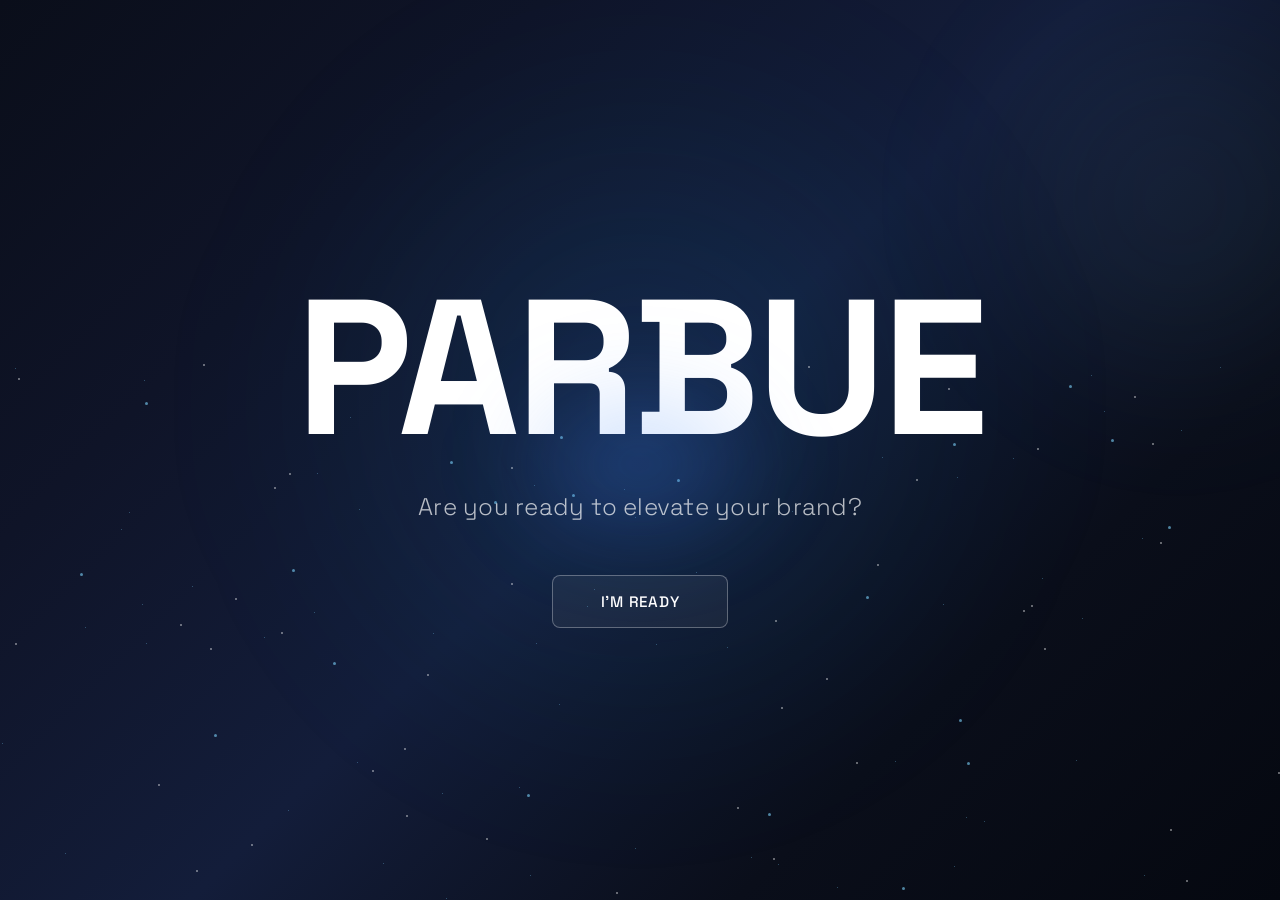
==== index.html @ 45872a6a "Add files via upload" ====
<!DOCTYPE html>
<html lang="en">
<head>
  <meta charset="UTF-8" />
  <meta name="viewport" content="width=device-width, initial-scale=1.0" />
  <title>PARBUE - Cinematic Intro</title>
  <link rel="preconnect" href="https://fonts.googleapis.com" />
  <link rel="preconnect" href="https://fonts.gstatic.com" crossorigin />
  <link
    href="https://fonts.googleapis.com/css2?family=Space+Grotesk:wght@400;500;700&display=swap"
    rel="stylesheet"
  />
  <style>
    * {
      margin: 0;
      padding: 0;
      box-sizing: border-box;
    }

    html {
      scroll-behavior: smooth;
    }

    body {
      width: 100%;
      height: 100vh;
      font-family: "Space Grotesk", sans-serif;
      overflow: hidden;
      background: linear-gradient(
        135deg,
        #0a0e1a 0%,
        #0f1428 25%,
        #131d3a 50%,
        #0a0e1a 75%,
        #050810 100%
      );
    }

    /* Cinematic background glow */
    .background-glow {
      position: absolute;
      inset: 0;
      z-index: 1;
    }

    .glow-center {
      position: absolute;
      left: 50%;
      top: 45%;
      transform: translate(-50%, -50%);
      width: 800px;
      height: 800px;
      background: radial-gradient(
        circle,
        rgba(59, 130, 246, 0.15) 0%,
        rgba(14, 165, 233, 0.08) 25%,
        transparent 70%
      );
      border-radius: 50%;
      filter: blur(80px);
      animation: glowPulse 8s ease-in-out infinite;
    }

    .glow-accent {
      position: absolute;
      right: -200px;
      top: -100px;
      width: 600px;
      height: 600px;
      background: radial-gradient(
        circle,
        rgba(125, 211, 252, 0.08) 0%,
        transparent 60%
      );
      border-radius: 50%;
      filter: blur(60px);
      animation: glowShift 12s ease-in-out infinite;
    }

    @keyframes glowPulse {
      0%, 100% {
        opacity: 0.6;
        transform: translate(-50%, -50%) scale(1);
      }
      50% {
        opacity: 0.8;
        transform: translate(-50%, -50%) scale(1.05);
      }
    }

    @keyframes glowShift {
      0%, 100% {
        opacity: 0.4;
      }
      50% {
        opacity: 0.6;
      }
    }

    /* Particles */
    .particles-container {
      position: absolute;
      inset: 0;
      z-index: 2;
      overflow: hidden;
    }

    .particle {
      position: absolute;
      width: 2px;
      height: 2px;
      background: rgba(255, 255, 255, 0.6);
      border-radius: 50%;
      animation: float linear infinite;
    }

    .particle.small {
      width: 1px;
      height: 1px;
      background: rgba(125, 211, 252, 0.4);
    }

    .particle.medium {
      width: 2px;
      height: 2px;
      background: rgba(255, 255, 255, 0.5);
    }

    .particle.large {
      width: 3px;
      height: 3px;
      background: rgba(125, 211, 252, 0.6);
    }

    @keyframes float {
      0% {
        transform: translateY(0) translateX(0);
        opacity: 0;
      }
      10% {
        opacity: 1;
      }
      90% {
        opacity: 1;
      }
      100% {
        transform: translateY(-100vh) translateX(var(--drift, 0px));
        opacity: 0;
      }
    }

    /* Main content */
    .intro-container {
      position: relative;
      z-index: 3;
      height: 100vh;
      display: flex;
      flex-direction: column;
      align-items: center;
      justify-content: center;
      gap: 0;
    }

    .intro-content {
      text-align: center;
      max-width: 900px;
      padding: 0 40px;
    }

    /* Title */
    .intro-title {
      font-size: clamp(4rem, 15vw, 12rem);
      font-weight: 700;
      letter-spacing: -0.02em;
      color: #ffffff;
      line-height: 1;
      margin: 0;
      text-transform: uppercase;
      font-family: "Space Grotesk", sans-serif;
      animation: titleFadeIn 1.2s cubic-bezier(0.25, 0.46, 0.45, 0.94) forwards;
      opacity: 0;
    }

    @keyframes titleFadeIn {
      0% {
        opacity: 0;
        transform: translateY(20px);
      }
      100% {
        opacity: 1;
        transform: translateY(0);
      }
    }

    /* Glow under title */
    .title-glow {
      position: absolute;
      left: 50%;
      transform: translateX(-50%);
      width: 300px;
      height: 200px;
      background: radial-gradient(
        ellipse at center,
        rgba(59, 130, 246, 0.3) 0%,
        transparent 70%
      );
      filter: blur(40px);
      opacity: 0;
      animation: glowAppear 1.5s ease-out 0.3s forwards;
      pointer-events: none;
      margin-top: -100px;
    }

    @keyframes glowAppear {
      0% {
        opacity: 0;
      }
      100% {
        opacity: 1;
      }
    }

    /* Subtitle */
    .intro-subtitle {
      font-size: clamp(1rem, 4vw, 1.5rem);
      font-weight: 300;
      letter-spacing: 0.01em;
      color: rgba(255, 255, 255, 0.7);
      margin-top: 24px;
      margin-bottom: 48px;
      line-height: 1.6;
      animation: subtitleFadeIn 0.8s cubic-bezier(0.25, 0.46, 0.45, 0.94) 0.4s forwards;
      opacity: 0;
    }

    @keyframes subtitleFadeIn {
      0% {
        opacity: 0;
        transform: translateY(10px);
      }
      100% {
        opacity: 1;
        transform: translateY(0);
      }
    }

    /* Button */
    .intro-button {
      padding: 16px 48px;
      border: 1px solid rgba(255, 255, 255, 0.3);
      background: rgba(255, 255, 255, 0.05);
      color: #ffffff;
      font-size: 0.95rem;
      font-weight: 500;
      letter-spacing: 0.05em;
      cursor: pointer;
      border-radius: 8px;
      text-transform: uppercase;
      transition: all 0.4s cubic-bezier(0.25, 0.46, 0.45, 0.94);
      animation: buttonFadeIn 0.8s cubic-bezier(0.25, 0.46, 0.45, 0.94) 0.6s forwards;
      opacity: 0;
      position: relative;
      overflow: hidden;
      font-family: inherit;
    }

    @keyframes buttonFadeIn {
      0% {
        opacity: 0;
        transform: translateY(10px);
      }
      100% {
        opacity: 1;
        transform: translateY(0);
      }
    }

    .intro-button::before {
      content: "";
      position: absolute;
      inset: 0;
      background: radial-gradient(
        circle at center,
        rgba(59, 130, 246, 0.4) 0%,
        transparent 70%
      );
      opacity: 0;
      transition: opacity 0.4s ease;
      pointer-events: none;
    }

    .intro-button:hover {
      background: rgba(255, 255, 255, 0.08);
      border-color: rgba(125, 211, 252, 0.6);
      box-shadow: 0 0 30px rgba(59, 130, 246, 0.3), inset 0 0 20px rgba(59, 130, 246, 0.1);
      transform: translateY(-2px);
    }

    .intro-button:hover::before {
      opacity: 1;
    }

    .intro-button:active {
      transform: translateY(0);
    }

    /* Page transition */
    .intro-wrapper {
      position: relative;
      width: 100%;
      height: 100%;
      transition: all 0.8s cubic-bezier(0.25, 0.46, 0.45, 0.94);
      z-index: 100;
    }

    .intro-wrapper.exit {
      opacity: 0;
      transform: scale(1.05);
    }

    /* Responsive */
    @media (max-width: 768px) {
      .intro-title {
        font-size: clamp(2.5rem, 12vw, 4rem);
      }

      .intro-subtitle {
        font-size: 1rem;
        margin-top: 20px;
        margin-bottom: 36px;
      }

      .intro-button {
        padding: 14px 36px;
        font-size: 0.9rem;
      }

      .glow-center {
        width: 600px;
        height: 600px;
      }
    }
  </style>
</head>
<body>
  <div class="intro-wrapper">
    <!-- Cinematic Background -->
    <div class="background-glow">
      <div class="glow-center"></div>
      <div class="glow-accent"></div>
    </div>

    <!-- Particles -->
    <div class="particles-container" id="particlesContainer"></div>

    <!-- Main Content -->
    <div class="intro-container">
      <div class="intro-content">
        <div style="position: relative; display: inline-block;">
          <h1 class="intro-title">PARBUE</h1>
          <div class="title-glow"></div>
        </div>
        <p class="intro-subtitle">Are you ready to elevate your brand?</p>
        <button class="intro-button" id="readyBtn">I'm Ready</button>
      </div>
    </div>
  </div>

  <script>
    // Generate particles
    function createParticles() {
      const container = document.getElementById('particlesContainer');
      const particleCount = window.innerWidth > 768 ? 120 : 60;

      for (let i = 0; i < particleCount; i++) {
        const particle = document.createElement('div');
        particle.className = 'particle';

        // Randomly assign size classes
        const sizeRoll = Math.random();
        if (sizeRoll < 0.5) {
          particle.classList.add('small');
        } else if (sizeRoll < 0.85) {
          particle.classList.add('medium');
        } else {
          particle.classList.add('large');
        }

        // Position particles mostly in lower half
        const x = Math.random() * window.innerWidth;
        const y = window.innerHeight * 0.4 + Math.random() * window.innerHeight * 0.6;

        particle.style.left = x + 'px';
        particle.style.top = y + 'px';

        // Random animation duration (8-16s)
        const duration = 8 + Math.random() * 8;
        particle.style.animationDuration = duration + 's';

        // Random delay
        const delay = Math.random() * 2;
        particle.style.animationDelay = delay + 's';

        // Random horizontal drift
        const drift = (Math.random() - 0.5) * 100;
        particle.style.setProperty('--drift', drift + 'px');

        container.appendChild(particle);
      }
    }

    // Handle button click
    document.getElementById('readyBtn').addEventListener('click', () => {
      const wrapper = document.querySelector('.intro-wrapper');
      wrapper.classList.add('exit');

      setTimeout(() => {
        // Redirect to main landing page
        window.location.href = 'landing.html';
      }, 800);
    });

    // Allow Enter key to trigger button
    document.addEventListener('keypress', (e) => {
      if (e.key === 'Enter') {
        document.getElementById('readyBtn').click();
      }
    });

    // Initialize particles on load
    window.addEventListener('load', createParticles);

    // Regenerate particles on resize
    let resizeTimeout;
    window.addEventListener('resize', () => {
      clearTimeout(resizeTimeout);
      resizeTimeout = setTimeout(() => {
        document.getElementById('particlesContainer').innerHTML = '';
        createParticles();
      }, 250);
    });
  </script>
</body>
</html>
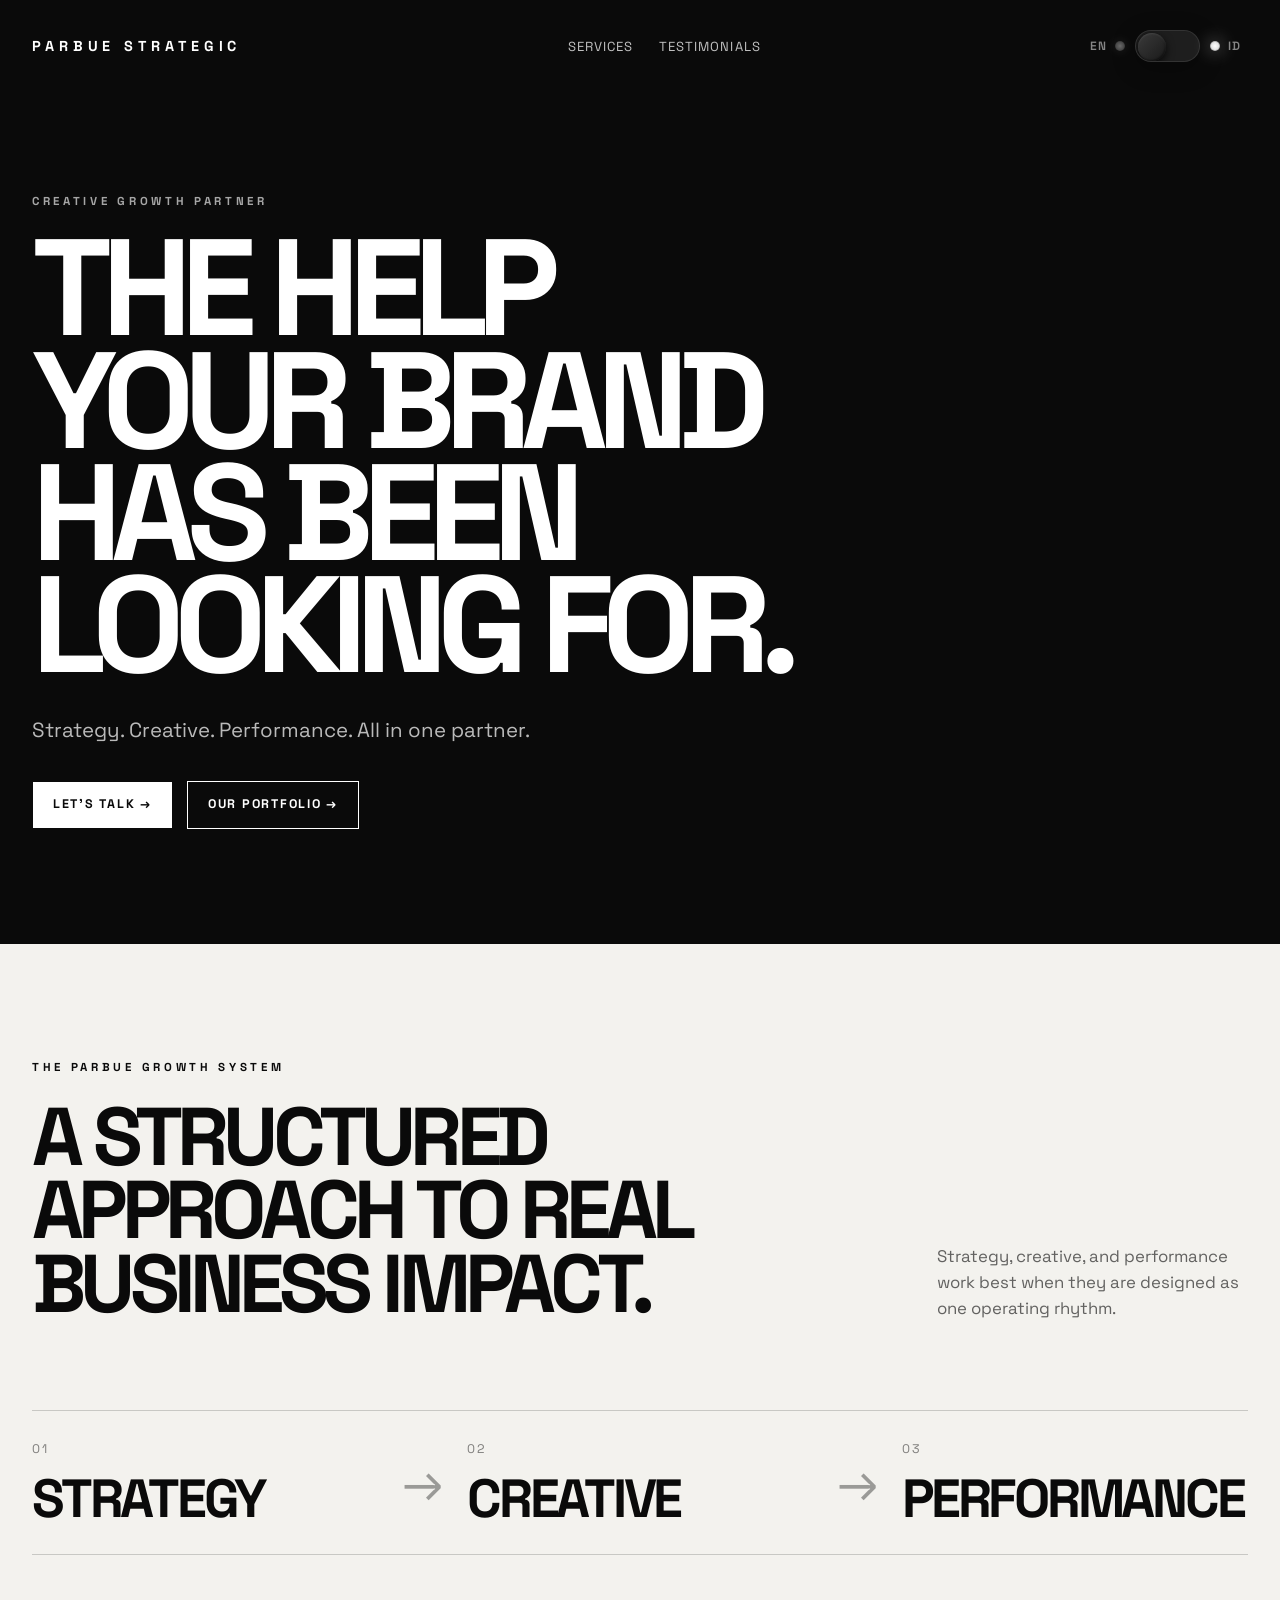
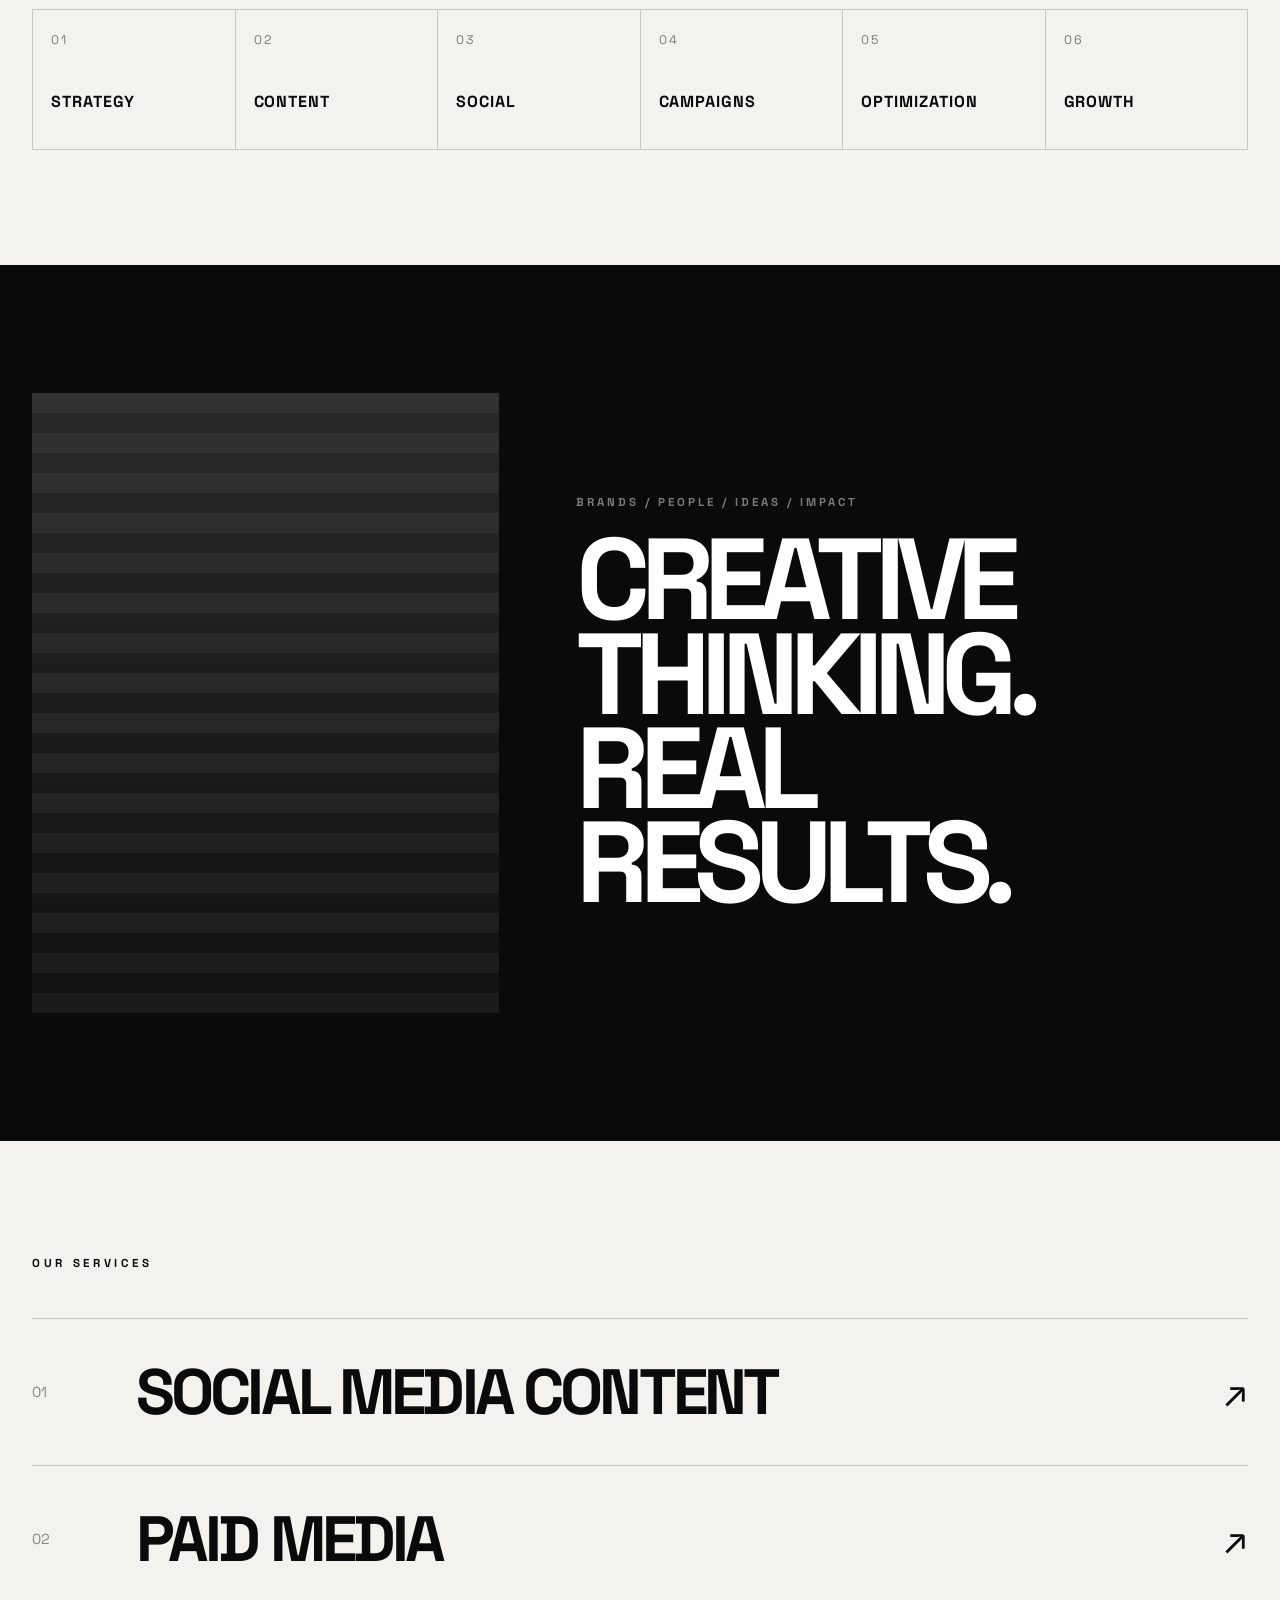
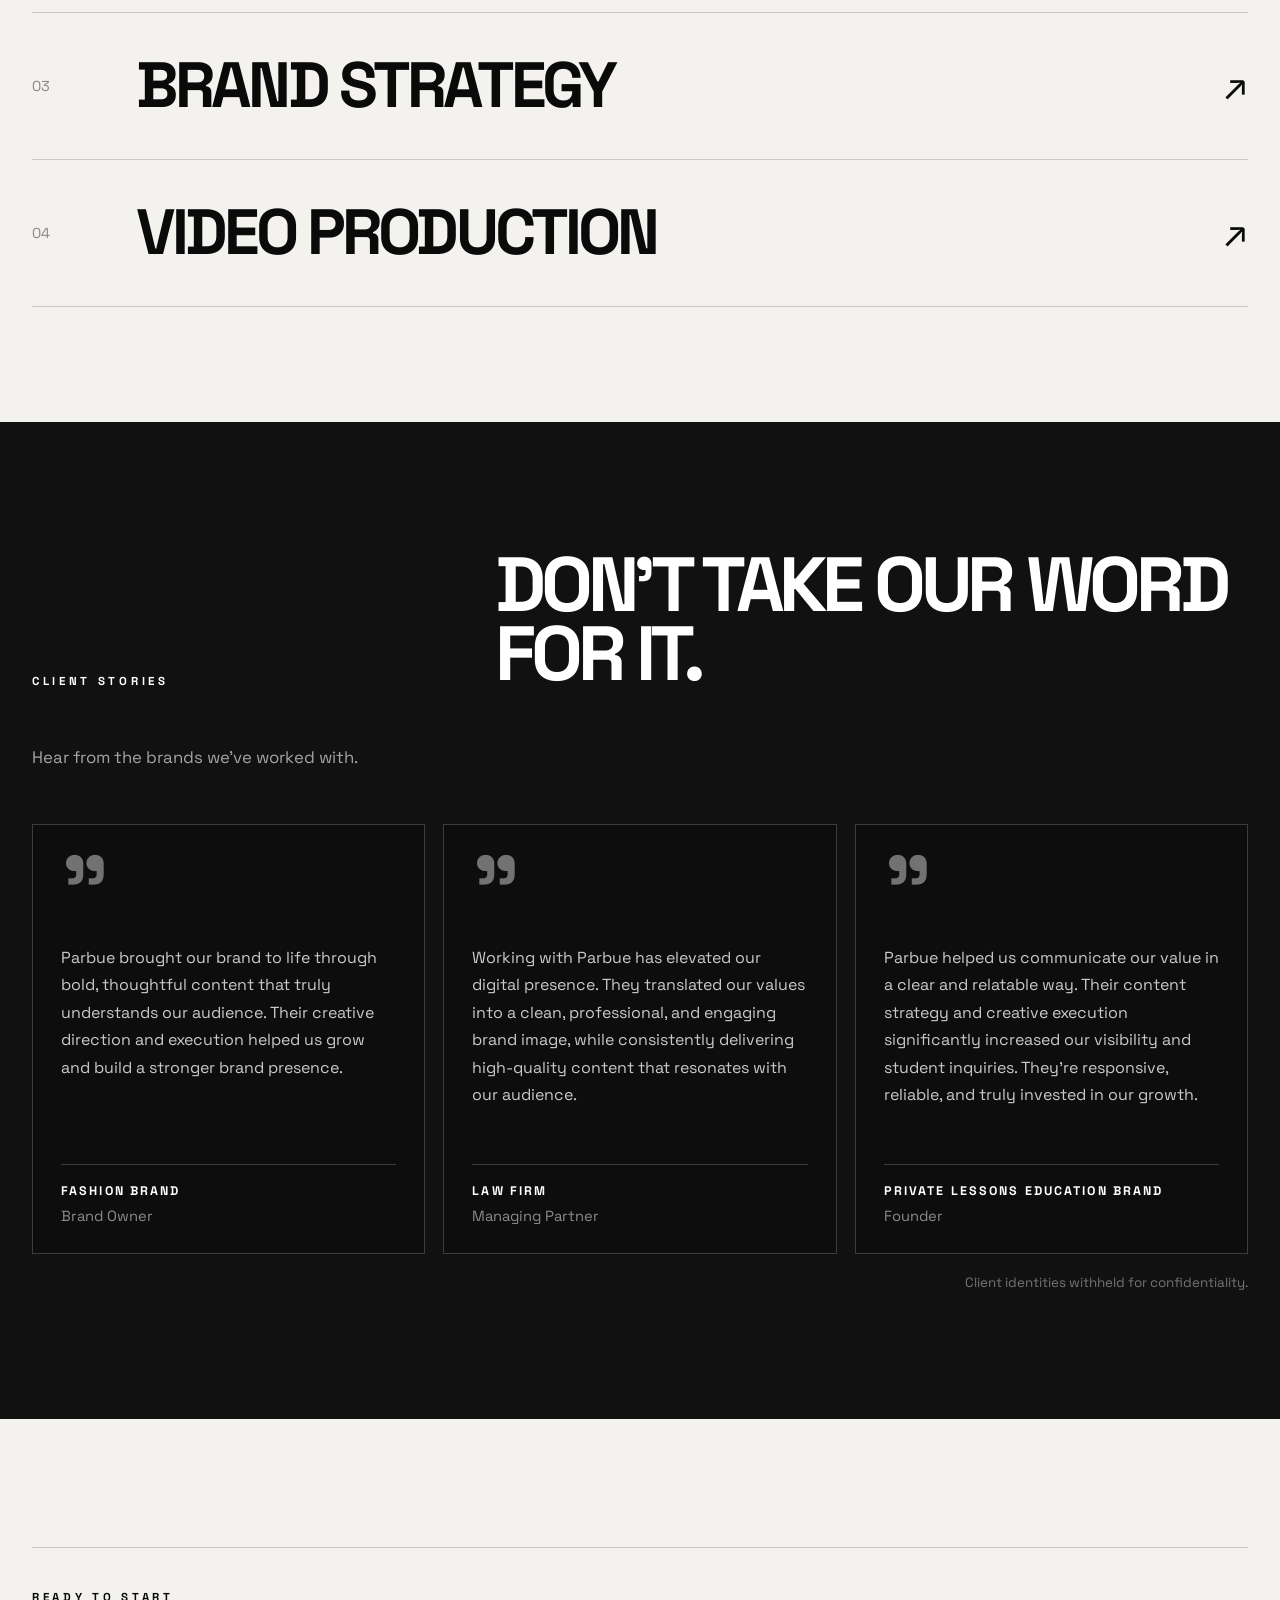
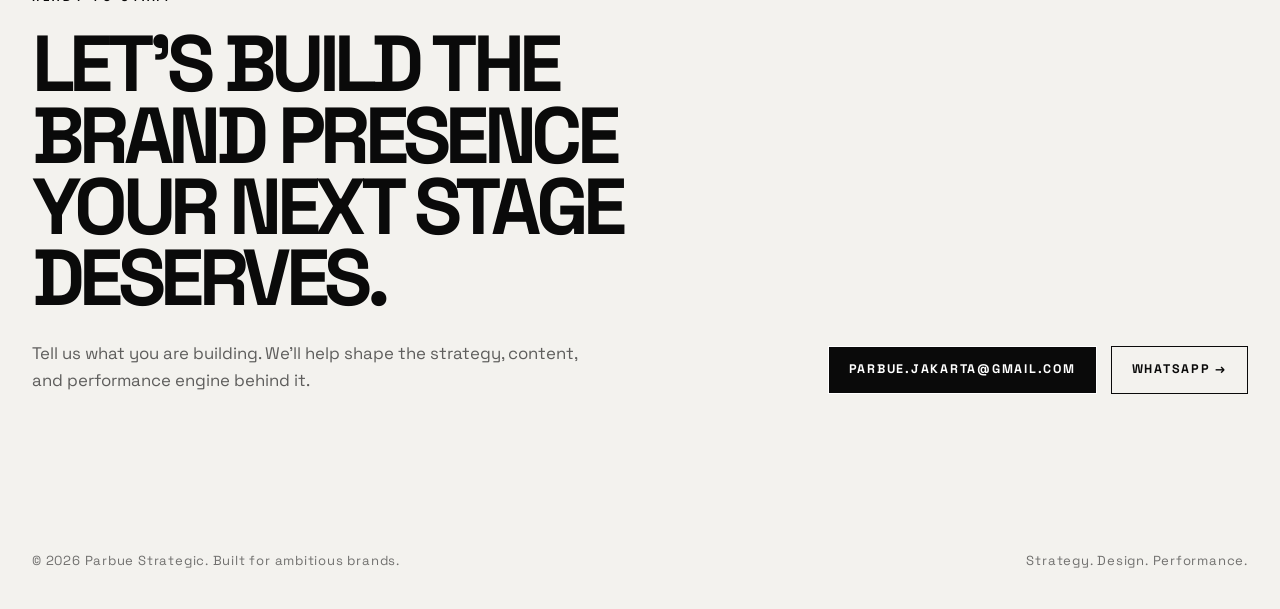
==== commit e294993a: "Add files via upload" ====
--- a/index.html
+++ b/index.html
@@ -1,444 +1,18 @@
 <!DOCTYPE html>
 <html lang="en">
-<head>
-  <meta charset="UTF-8" />
-  <meta name="viewport" content="width=device-width, initial-scale=1.0" />
-  <title>PARBUE - Cinematic Intro</title>
-  <link rel="preconnect" href="https://fonts.googleapis.com" />
-  <link rel="preconnect" href="https://fonts.gstatic.com" crossorigin />
-  <link
-    href="https://fonts.googleapis.com/css2?family=Space+Grotesk:wght@400;500;700&display=swap"
-    rel="stylesheet"
-  />
-  <style>
-    * {
-      margin: 0;
-      padding: 0;
-      box-sizing: border-box;
-    }
-
-    html {
-      scroll-behavior: smooth;
-    }
-
-    body {
-      width: 100%;
-      height: 100vh;
-      font-family: "Space Grotesk", sans-serif;
-      overflow: hidden;
-      background: linear-gradient(
-        135deg,
-        #0a0e1a 0%,
-        #0f1428 25%,
-        #131d3a 50%,
-        #0a0e1a 75%,
-        #050810 100%
-      );
-    }
-
-    /* Cinematic background glow */
-    .background-glow {
-      position: absolute;
-      inset: 0;
-      z-index: 1;
-    }
-
-    .glow-center {
-      position: absolute;
-      left: 50%;
-      top: 45%;
-      transform: translate(-50%, -50%);
-      width: 800px;
-      height: 800px;
-      background: radial-gradient(
-        circle,
-        rgba(59, 130, 246, 0.15) 0%,
-        rgba(14, 165, 233, 0.08) 25%,
-        transparent 70%
-      );
-      border-radius: 50%;
-      filter: blur(80px);
-      animation: glowPulse 8s ease-in-out infinite;
-    }
-
-    .glow-accent {
-      position: absolute;
-      right: -200px;
-      top: -100px;
-      width: 600px;
-      height: 600px;
-      background: radial-gradient(
-        circle,
-        rgba(125, 211, 252, 0.08) 0%,
-        transparent 60%
-      );
-      border-radius: 50%;
-      filter: blur(60px);
-      animation: glowShift 12s ease-in-out infinite;
-    }
-
-    @keyframes glowPulse {
-      0%, 100% {
-        opacity: 0.6;
-        transform: translate(-50%, -50%) scale(1);
-      }
-      50% {
-        opacity: 0.8;
-        transform: translate(-50%, -50%) scale(1.05);
-      }
-    }
-
-    @keyframes glowShift {
-      0%, 100% {
-        opacity: 0.4;
-      }
-      50% {
-        opacity: 0.6;
-      }
-    }
-
-    /* Particles */
-    .particles-container {
-      position: absolute;
-      inset: 0;
-      z-index: 2;
-      overflow: hidden;
-    }
-
-    .particle {
-      position: absolute;
-      width: 2px;
-      height: 2px;
-      background: rgba(255, 255, 255, 0.6);
-      border-radius: 50%;
-      animation: float linear infinite;
-    }
-
-    .particle.small {
-      width: 1px;
-      height: 1px;
-      background: rgba(125, 211, 252, 0.4);
-    }
-
-    .particle.medium {
-      width: 2px;
-      height: 2px;
-      background: rgba(255, 255, 255, 0.5);
-    }
-
-    .particle.large {
-      width: 3px;
-      height: 3px;
-      background: rgba(125, 211, 252, 0.6);
-    }
-
-    @keyframes float {
-      0% {
-        transform: translateY(0) translateX(0);
-        opacity: 0;
-      }
-      10% {
-        opacity: 1;
-      }
-      90% {
-        opacity: 1;
-      }
-      100% {
-        transform: translateY(-100vh) translateX(var(--drift, 0px));
-        opacity: 0;
-      }
-    }
-
-    /* Main content */
-    .intro-container {
-      position: relative;
-      z-index: 3;
-      height: 100vh;
-      display: flex;
-      flex-direction: column;
-      align-items: center;
-      justify-content: center;
-      gap: 0;
-    }
-
-    .intro-content {
-      text-align: center;
-      max-width: 900px;
-      padding: 0 40px;
-    }
-
-    /* Title */
-    .intro-title {
-      font-size: clamp(4rem, 15vw, 12rem);
-      font-weight: 700;
-      letter-spacing: -0.02em;
-      color: #ffffff;
-      line-height: 1;
-      margin: 0;
-      text-transform: uppercase;
-      font-family: "Space Grotesk", sans-serif;
-      animation: titleFadeIn 1.2s cubic-bezier(0.25, 0.46, 0.45, 0.94) forwards;
-      opacity: 0;
-    }
-
-    @keyframes titleFadeIn {
-      0% {
-        opacity: 0;
-        transform: translateY(20px);
-      }
-      100% {
-        opacity: 1;
-        transform: translateY(0);
-      }
-    }
-
-    /* Glow under title */
-    .title-glow {
-      position: absolute;
-      left: 50%;
-      transform: translateX(-50%);
-      width: 300px;
-      height: 200px;
-      background: radial-gradient(
-        ellipse at center,
-        rgba(59, 130, 246, 0.3) 0%,
-        transparent 70%
-      );
-      filter: blur(40px);
-      opacity: 0;
-      animation: glowAppear 1.5s ease-out 0.3s forwards;
-      pointer-events: none;
-      margin-top: -100px;
-    }
-
-    @keyframes glowAppear {
-      0% {
-        opacity: 0;
-      }
-      100% {
-        opacity: 1;
-      }
-    }
-
-    /* Subtitle */
-    .intro-subtitle {
-      font-size: clamp(1rem, 4vw, 1.5rem);
-      font-weight: 300;
-      letter-spacing: 0.01em;
-      color: rgba(255, 255, 255, 0.7);
-      margin-top: 24px;
-      margin-bottom: 48px;
-      line-height: 1.6;
-      animation: subtitleFadeIn 0.8s cubic-bezier(0.25, 0.46, 0.45, 0.94) 0.4s forwards;
-      opacity: 0;
-    }
-
-    @keyframes subtitleFadeIn {
-      0% {
-        opacity: 0;
-        transform: translateY(10px);
-      }
-      100% {
-        opacity: 1;
-        transform: translateY(0);
-      }
-    }
-
-    /* Button */
-    .intro-button {
-      padding: 16px 48px;
-      border: 1px solid rgba(255, 255, 255, 0.3);
-      background: rgba(255, 255, 255, 0.05);
-      color: #ffffff;
-      font-size: 0.95rem;
-      font-weight: 500;
-      letter-spacing: 0.05em;
-      cursor: pointer;
-      border-radius: 8px;
-      text-transform: uppercase;
-      transition: all 0.4s cubic-bezier(0.25, 0.46, 0.45, 0.94);
-      animation: buttonFadeIn 0.8s cubic-bezier(0.25, 0.46, 0.45, 0.94) 0.6s forwards;
-      opacity: 0;
-      position: relative;
-      overflow: hidden;
-      font-family: inherit;
-    }
-
-    @keyframes buttonFadeIn {
-      0% {
-        opacity: 0;
-        transform: translateY(10px);
-      }
-      100% {
-        opacity: 1;
-        transform: translateY(0);
-      }
-    }
-
-    .intro-button::before {
-      content: "";
-      position: absolute;
-      inset: 0;
-      background: radial-gradient(
-        circle at center,
-        rgba(59, 130, 246, 0.4) 0%,
-        transparent 70%
-      );
-      opacity: 0;
-      transition: opacity 0.4s ease;
-      pointer-events: none;
-    }
-
-    .intro-button:hover {
-      background: rgba(255, 255, 255, 0.08);
-      border-color: rgba(125, 211, 252, 0.6);
-      box-shadow: 0 0 30px rgba(59, 130, 246, 0.3), inset 0 0 20px rgba(59, 130, 246, 0.1);
-      transform: translateY(-2px);
-    }
-
-    .intro-button:hover::before {
-      opacity: 1;
-    }
-
-    .intro-button:active {
-      transform: translateY(0);
-    }
-
-    /* Page transition */
-    .intro-wrapper {
-      position: relative;
-      width: 100%;
-      height: 100%;
-      transition: all 0.8s cubic-bezier(0.25, 0.46, 0.45, 0.94);
-      z-index: 100;
-    }
-
-    .intro-wrapper.exit {
-      opacity: 0;
-      transform: scale(1.05);
-    }
-
-    /* Responsive */
-    @media (max-width: 768px) {
-      .intro-title {
-        font-size: clamp(2.5rem, 12vw, 4rem);
-      }
-
-      .intro-subtitle {
-        font-size: 1rem;
-        margin-top: 20px;
-        margin-bottom: 36px;
-      }
-
-      .intro-button {
-        padding: 14px 36px;
-        font-size: 0.9rem;
-      }
-
-      .glow-center {
-        width: 600px;
-        height: 600px;
-      }
-    }
-  </style>
-</head>
-<body>
-  <div class="intro-wrapper">
-    <!-- Cinematic Background -->
-    <div class="background-glow">
-      <div class="glow-center"></div>
-      <div class="glow-accent"></div>
-    </div>
-
-    <!-- Particles -->
-    <div class="particles-container" id="particlesContainer"></div>
-
-    <!-- Main Content -->
-    <div class="intro-container">
-      <div class="intro-content">
-        <div style="position: relative; display: inline-block;">
-          <h1 class="intro-title">PARBUE</h1>
-          <div class="title-glow"></div>
-        </div>
-        <p class="intro-subtitle">Are you ready to elevate your brand?</p>
-        <button class="intro-button" id="readyBtn">I'm Ready</button>
-      </div>
-    </div>
-  </div>
-
-  <script>
-    // Generate particles
-    function createParticles() {
-      const container = document.getElementById('particlesContainer');
-      const particleCount = window.innerWidth > 768 ? 120 : 60;
-
-      for (let i = 0; i < particleCount; i++) {
-        const particle = document.createElement('div');
-        particle.className = 'particle';
-
-        // Randomly assign size classes
-        const sizeRoll = Math.random();
-        if (sizeRoll < 0.5) {
-          particle.classList.add('small');
-        } else if (sizeRoll < 0.85) {
-          particle.classList.add('medium');
-        } else {
-          particle.classList.add('large');
-        }
-
-        // Position particles mostly in lower half
-        const x = Math.random() * window.innerWidth;
-        const y = window.innerHeight * 0.4 + Math.random() * window.innerHeight * 0.6;
-
-        particle.style.left = x + 'px';
-        particle.style.top = y + 'px';
-
-        // Random animation duration (8-16s)
-        const duration = 8 + Math.random() * 8;
-        particle.style.animationDuration = duration + 's';
-
-        // Random delay
-        const delay = Math.random() * 2;
-        particle.style.animationDelay = delay + 's';
-
-        // Random horizontal drift
-        const drift = (Math.random() - 0.5) * 100;
-        particle.style.setProperty('--drift', drift + 'px');
-
-        container.appendChild(particle);
-      }
-    }
-
-    // Handle button click
-    document.getElementById('readyBtn').addEventListener('click', () => {
-      const wrapper = document.querySelector('.intro-wrapper');
-      wrapper.classList.add('exit');
-
-      setTimeout(() => {
-        // Redirect to main landing page
-        window.location.href = 'landing.html';
-      }, 800);
-    });
-
-    // Allow Enter key to trigger button
-    document.addEventListener('keypress', (e) => {
-      if (e.key === 'Enter') {
-        document.getElementById('readyBtn').click();
-      }
-    });
-
-    // Initialize particles on load
-    window.addEventListener('load', createParticles);
-
-    // Regenerate particles on resize
-    let resizeTimeout;
-    window.addEventListener('resize', () => {
-      clearTimeout(resizeTimeout);
-      resizeTimeout = setTimeout(() => {
-        document.getElementById('particlesContainer').innerHTML = '';
-        createParticles();
-      }, 250);
-    });
-  </script>
-</body>
+  <head>
+    <meta charset="UTF-8" />
+    <meta name="viewport" content="width=device-width, initial-scale=1.0" />
+    <meta http-equiv="refresh" content="0; url=landing.html" />
+    <title>Parbue Strategic</title>
+    <script>
+      window.location.replace("landing.html");
+    </script>
+  </head>
+  <body>
+    <p>
+      Redirecting to
+      <a href="landing.html">Parbue Strategic</a>.
+    </p>
+  </body>
 </html>
